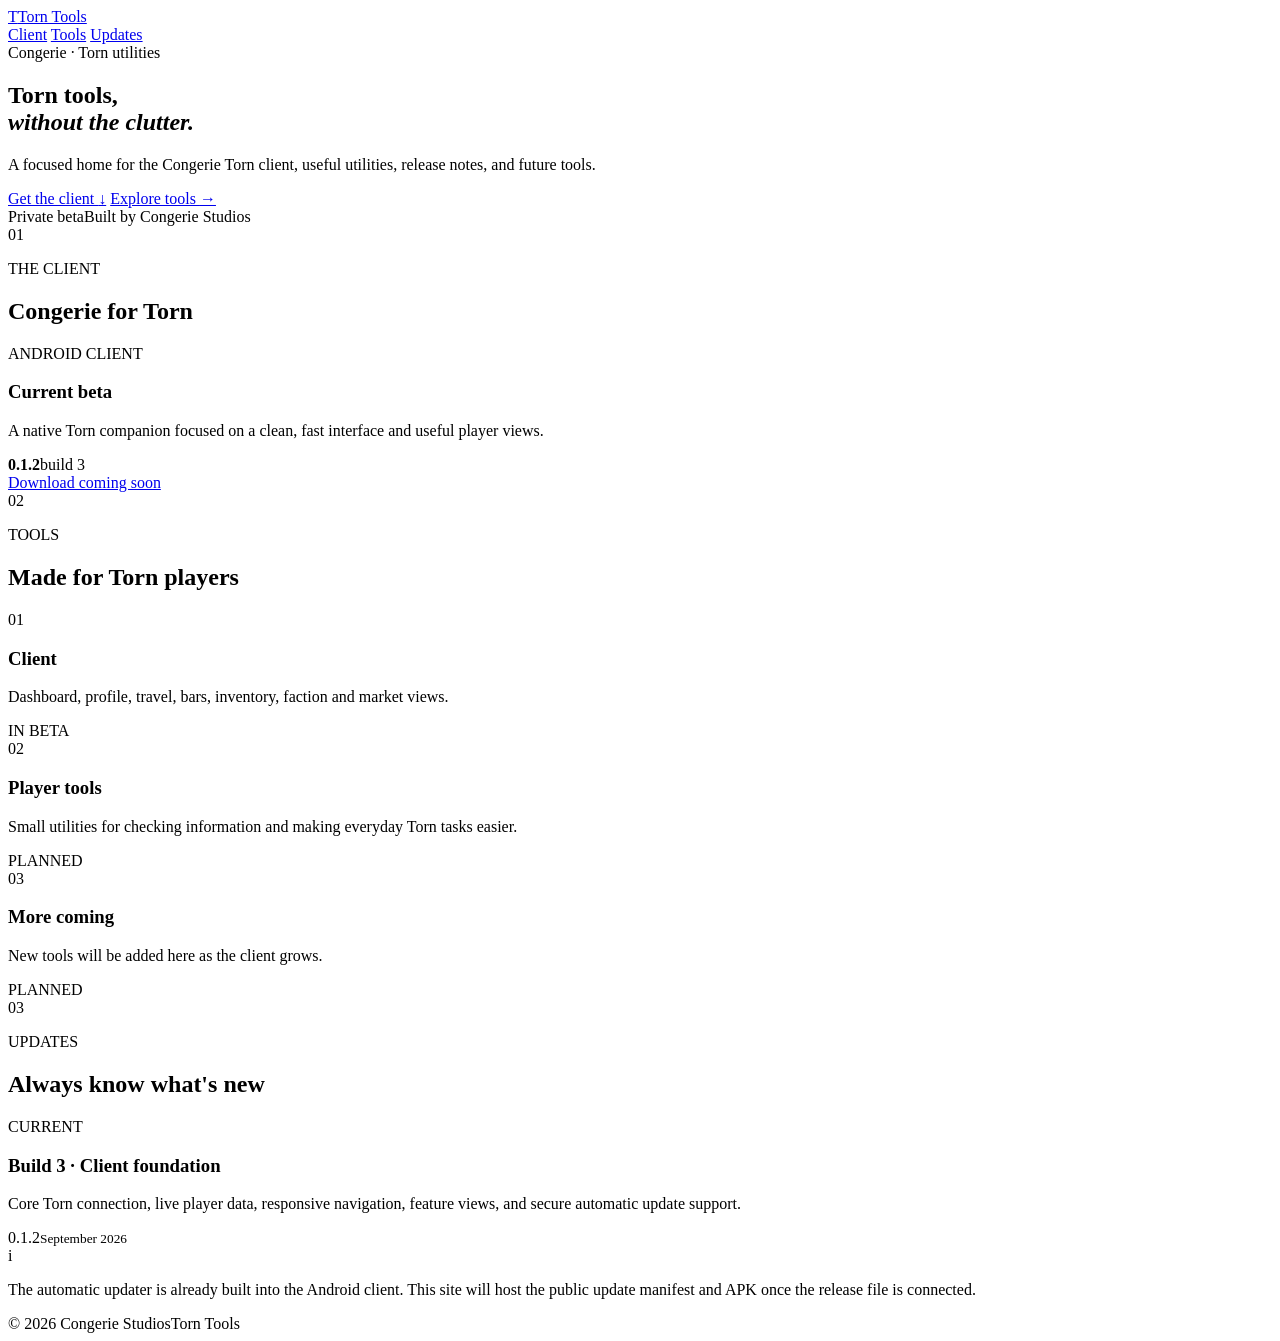
==== index.html @ 33edb0b9 "Build Torn Tools website" ====
<!doctype html>
<html lang="en">
<head>
  <meta charset="utf-8">
  <meta name="viewport" content="width=device-width,initial-scale=1">
  <meta name="theme-color" content="#090a0d">
  <meta name="description" content="Torn Tools — utilities, updates and downloads for the Congerie Torn client.">
  <title>Torn Tools — Congerie</title>
  <link rel="preconnect" href="https://fonts.googleapis.com">
  <link rel="preconnect" href="https://fonts.gstatic.com" crossorigin>
  <link href="https://fonts.googleapis.com/css2?family=Inter:wght@400;500;600;700&family=Space+Grotesk:wght@500;600;700&display=swap" rel="stylesheet">
  <link rel="stylesheet" href="styles.css">
</head>
<body>
  <div class="grain"></div>
  <header class="nav">
    <a class="brand" href="#top" aria-label="Torn Tools home"><span class="brand-mark">T</span><span>Torn Tools</span></a>
    <nav>
      <a href="#download">Client</a>
      <a href="#tools">Tools</a>
      <a href="#updates">Updates</a>
    </nav>
  </header>

  <main id="top">
    <section class="hero">
      <div class="eyebrow"><span class="dot"></span> Congerie · Torn utilities</div>
      <h1>Torn tools,<br><em>without the clutter.</em></h1>
      <p class="hero-copy">A focused home for the Congerie Torn client, useful utilities, release notes, and future tools.</p>
      <div class="hero-actions">
        <a class="button primary" href="#download">Get the client <span>↓</span></a>
        <a class="button secondary" href="#tools">Explore tools <span>→</span></a>
      </div>
      <div class="status-row"><span class="status-pill"><span class="pulse"></span> Private beta</span><span>Built by Congerie Studios</span></div>
    </section>

    <section class="section" id="download">
      <div class="section-heading"><span>01</span><div><p class="kicker">THE CLIENT</p><h2>Congerie for Torn</h2></div></div>
      <div class="download-card">
        <div><div class="card-label">ANDROID CLIENT</div><h3>Current beta</h3><p>A native Torn companion focused on a clean, fast interface and useful player views.</p></div>
        <div class="version"><strong>0.1.2</strong><span>build 3</span></div>
        <a class="button primary disabled" href="#" aria-disabled="true">Download coming soon</a>
      </div>
    </section>

    <section class="section" id="tools">
      <div class="section-heading"><span>02</span><div><p class="kicker">TOOLS</p><h2>Made for Torn players</h2></div></div>
      <div class="tool-grid">
        <article class="tool-card"><span class="tool-number">01</span><h3>Client</h3><p>Dashboard, profile, travel, bars, inventory, faction and market views.</p><span class="tag">IN BETA</span></article>
        <article class="tool-card"><span class="tool-number">02</span><h3>Player tools</h3><p>Small utilities for checking information and making everyday Torn tasks easier.</p><span class="tag muted">PLANNED</span></article>
        <article class="tool-card"><span class="tool-number">03</span><h3>More coming</h3><p>New tools will be added here as the client grows.</p><span class="tag muted">PLANNED</span></article>
      </div>
    </section>

    <section class="section" id="updates">
      <div class="section-heading"><span>03</span><div><p class="kicker">UPDATES</p><h2>Always know what's new</h2></div></div>
      <div class="update-card">
        <div><span class="tag">CURRENT</span><h3>Build 3 · Client foundation</h3><p>Core Torn connection, live player data, responsive navigation, feature views, and secure automatic update support.</p></div>
        <div class="update-meta"><span>0.1.2</span><small>September 2026</small></div>
      </div>
      <div class="notice"><span>i</span><p>The automatic updater is already built into the Android client. This site will host the public update manifest and APK once the release file is connected.</p></div>
    </section>
  </main>

  <footer><span>© 2026 Congerie Studios</span><span>Torn Tools</span></footer>
</body>
</html>
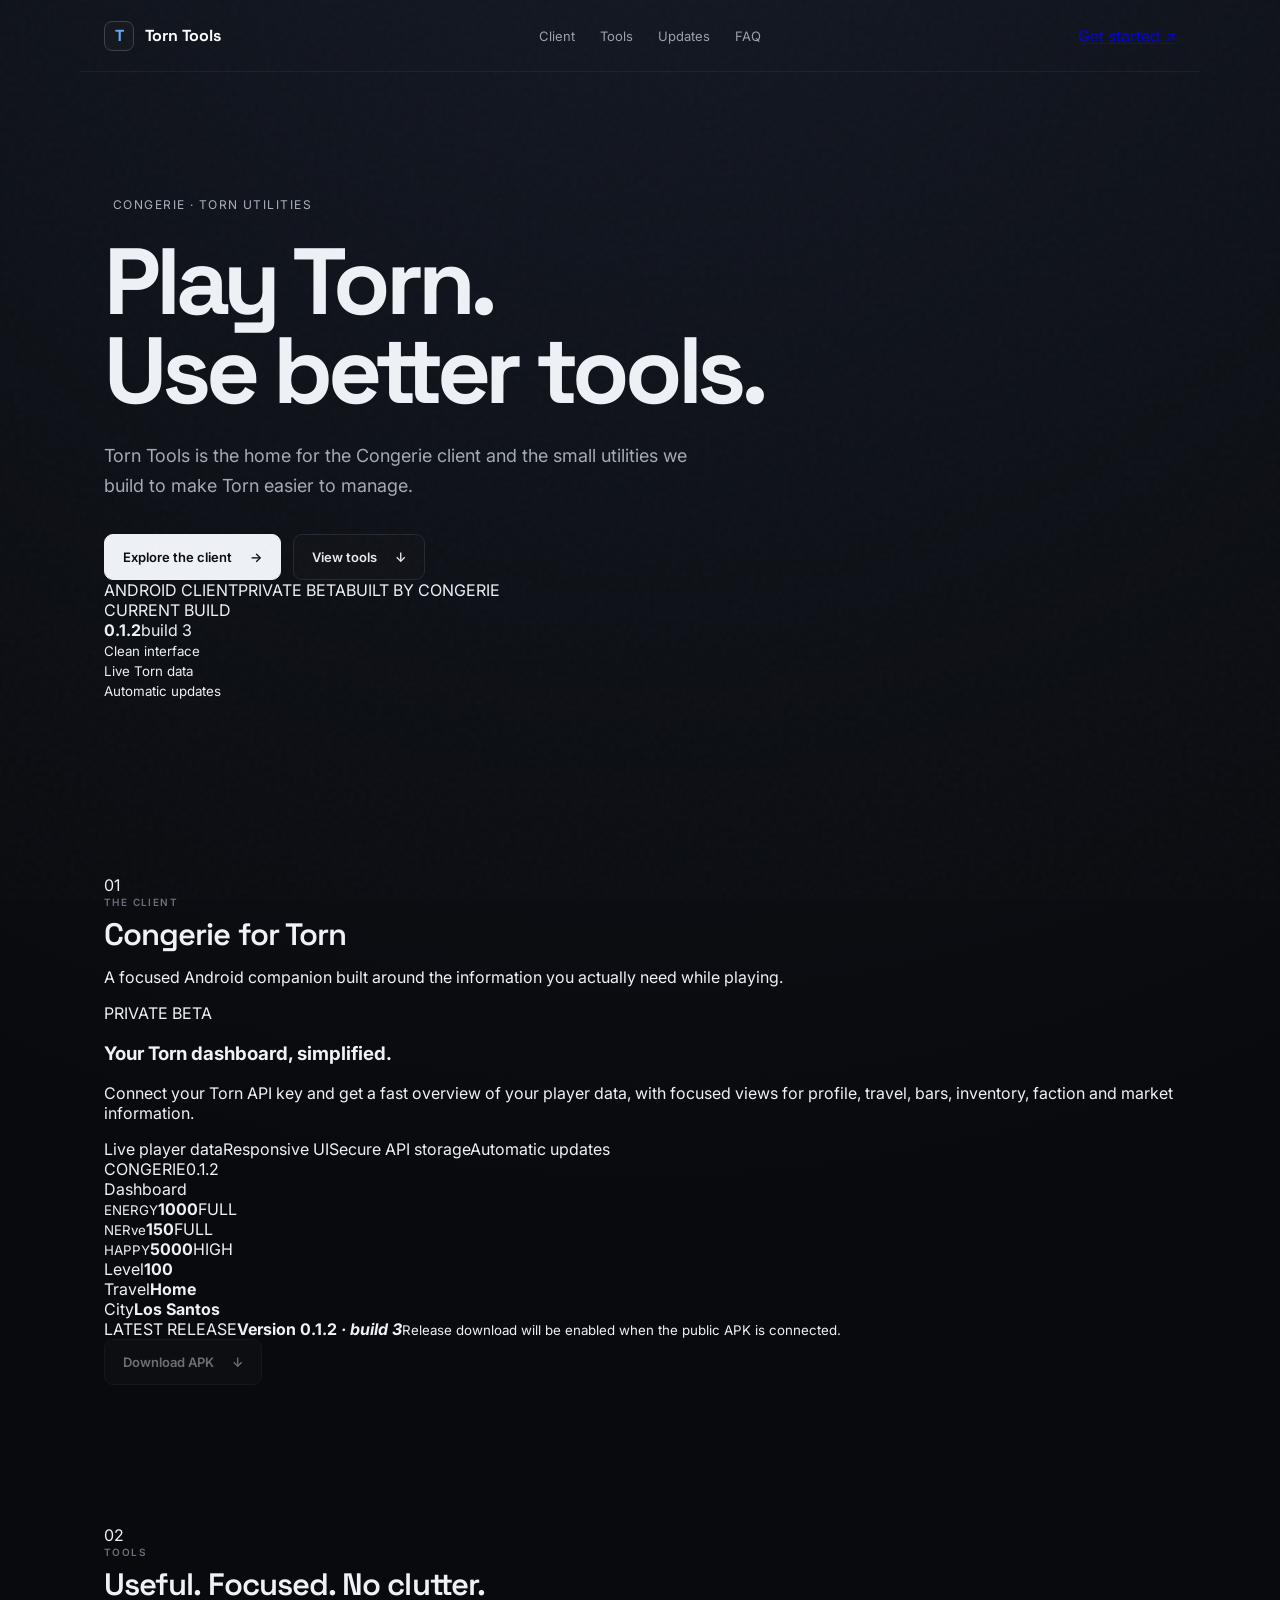
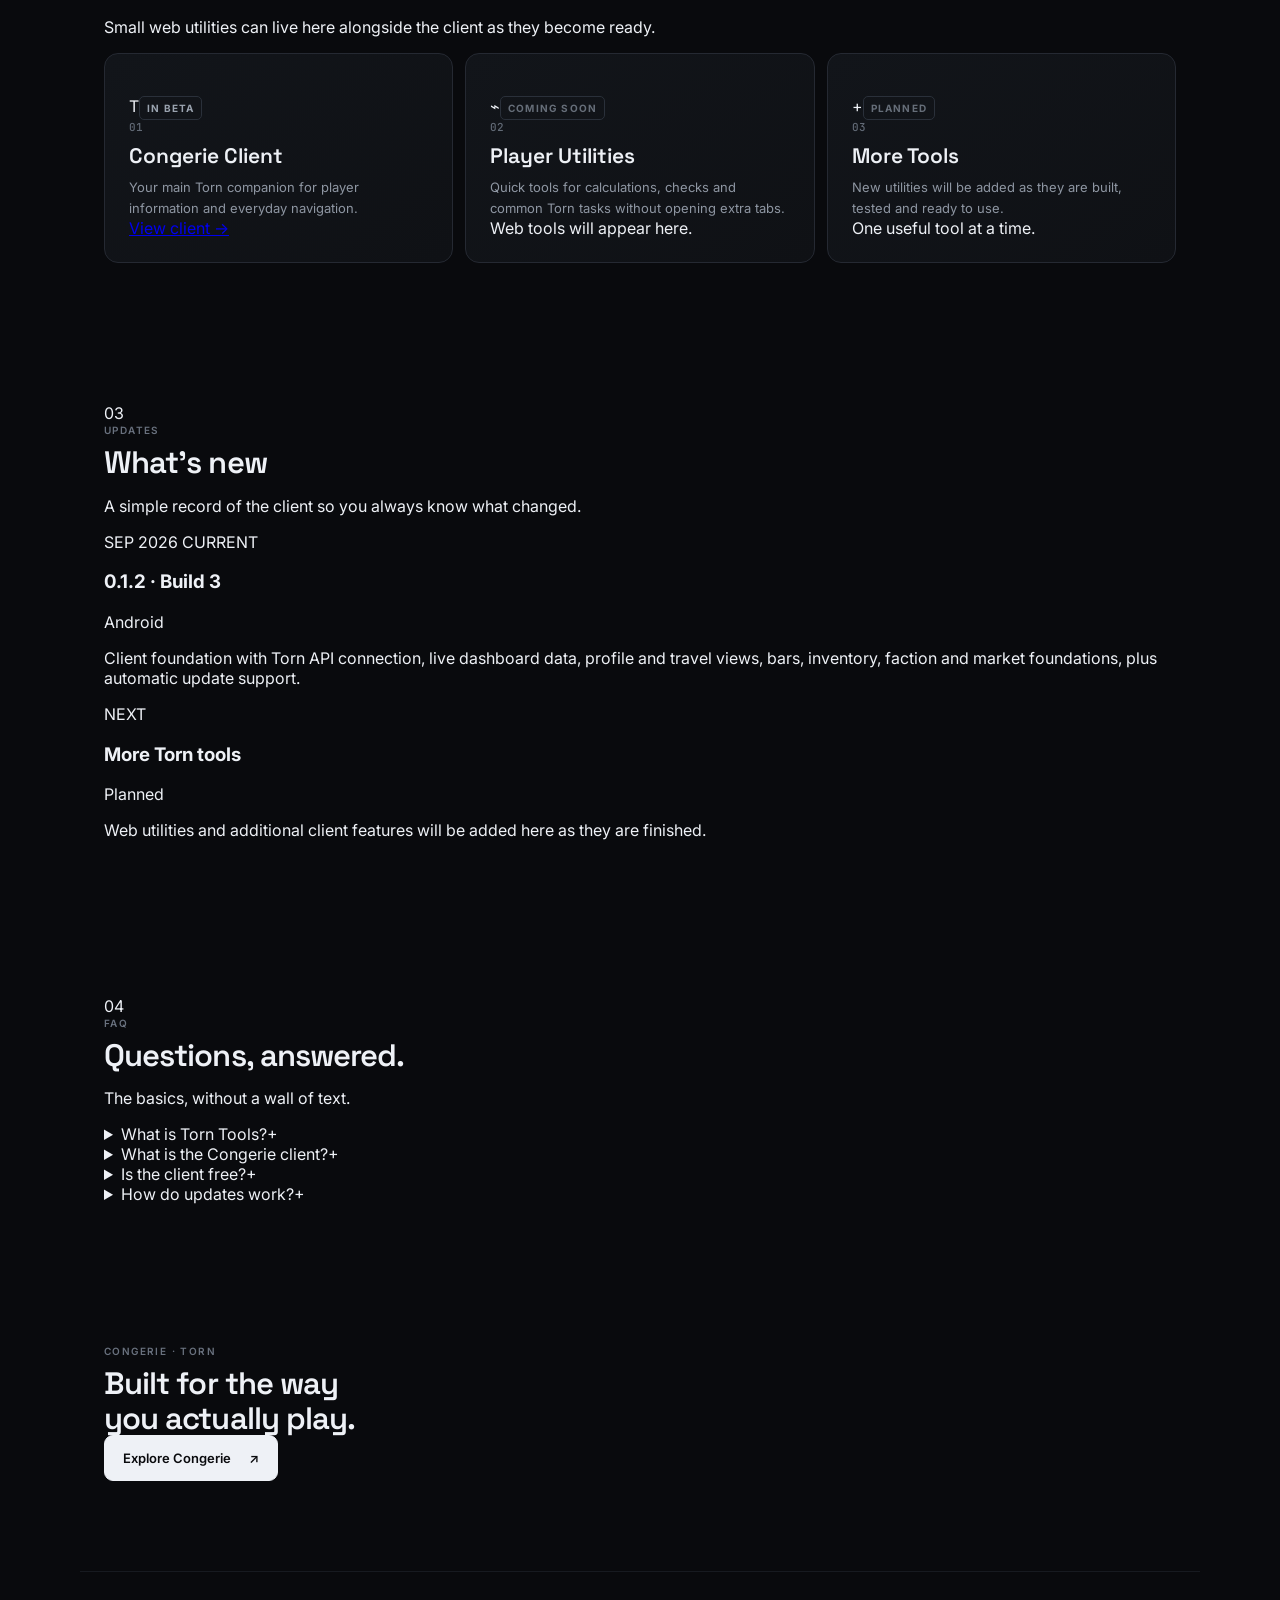
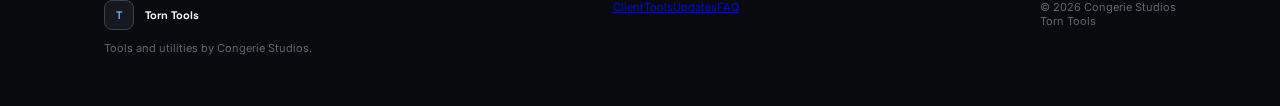
==== commit ff5b47a5: "Build complete Torn Tools homepage" ====
--- a/index.html
+++ b/index.html
@@ -1,67 +1,73 @@
 <!doctype html>
 <html lang="en">
 <head>
-  <meta charset="utf-8">
-  <meta name="viewport" content="width=device-width,initial-scale=1">
-  <meta name="theme-color" content="#090a0d">
-  <meta name="description" content="Torn Tools — utilities, updates and downloads for the Congerie Torn client.">
-  <title>Torn Tools — Congerie</title>
-  <link rel="preconnect" href="https://fonts.googleapis.com">
-  <link rel="preconnect" href="https://fonts.gstatic.com" crossorigin>
-  <link href="https://fonts.googleapis.com/css2?family=Inter:wght@400;500;600;700&family=Space+Grotesk:wght@500;600;700&display=swap" rel="stylesheet">
-  <link rel="stylesheet" href="styles.css">
+<meta charset="utf-8">
+<meta name="viewport" content="width=device-width,initial-scale=1">
+<meta name="theme-color" content="#080a0e">
+<meta name="description" content="Torn Tools by Congerie — a clean home for the Congerie Torn client, player utilities, updates and resources.">
+<title>Torn Tools — Congerie</title>
+<link rel="preconnect" href="https://fonts.googleapis.com">
+<link rel="preconnect" href="https://fonts.gstatic.com" crossorigin>
+<link href="https://fonts.googleapis.com/css2?family=Inter:wght@400;500;600;700&family=Space+Grotesk:wght@500;600;700&family=JetBrains+Mono:wght@400;500;600&display=swap" rel="stylesheet">
+<link rel="stylesheet" href="styles.css">
 </head>
 <body>
-  <div class="grain"></div>
-  <header class="nav">
-    <a class="brand" href="#top" aria-label="Torn Tools home"><span class="brand-mark">T</span><span>Torn Tools</span></a>
-    <nav>
-      <a href="#download">Client</a>
-      <a href="#tools">Tools</a>
-      <a href="#updates">Updates</a>
-    </nav>
-  </header>
-
-  <main id="top">
-    <section class="hero">
-      <div class="eyebrow"><span class="dot"></span> Congerie · Torn utilities</div>
-      <h1>Torn tools,<br><em>without the clutter.</em></h1>
-      <p class="hero-copy">A focused home for the Congerie Torn client, useful utilities, release notes, and future tools.</p>
-      <div class="hero-actions">
-        <a class="button primary" href="#download">Get the client <span>↓</span></a>
-        <a class="button secondary" href="#tools">Explore tools <span>→</span></a>
-      </div>
-      <div class="status-row"><span class="status-pill"><span class="pulse"></span> Private beta</span><span>Built by Congerie Studios</span></div>
-    </section>
-
-    <section class="section" id="download">
-      <div class="section-heading"><span>01</span><div><p class="kicker">THE CLIENT</p><h2>Congerie for Torn</h2></div></div>
-      <div class="download-card">
-        <div><div class="card-label">ANDROID CLIENT</div><h3>Current beta</h3><p>A native Torn companion focused on a clean, fast interface and useful player views.</p></div>
-        <div class="version"><strong>0.1.2</strong><span>build 3</span></div>
-        <a class="button primary disabled" href="#" aria-disabled="true">Download coming soon</a>
-      </div>
-    </section>
-
-    <section class="section" id="tools">
-      <div class="section-heading"><span>02</span><div><p class="kicker">TOOLS</p><h2>Made for Torn players</h2></div></div>
-      <div class="tool-grid">
-        <article class="tool-card"><span class="tool-number">01</span><h3>Client</h3><p>Dashboard, profile, travel, bars, inventory, faction and market views.</p><span class="tag">IN BETA</span></article>
-        <article class="tool-card"><span class="tool-number">02</span><h3>Player tools</h3><p>Small utilities for checking information and making everyday Torn tasks easier.</p><span class="tag muted">PLANNED</span></article>
-        <article class="tool-card"><span class="tool-number">03</span><h3>More coming</h3><p>New tools will be added here as the client grows.</p><span class="tag muted">PLANNED</span></article>
-      </div>
-    </section>
-
-    <section class="section" id="updates">
-      <div class="section-heading"><span>03</span><div><p class="kicker">UPDATES</p><h2>Always know what's new</h2></div></div>
-      <div class="update-card">
-        <div><span class="tag">CURRENT</span><h3>Build 3 · Client foundation</h3><p>Core Torn connection, live player data, responsive navigation, feature views, and secure automatic update support.</p></div>
-        <div class="update-meta"><span>0.1.2</span><small>September 2026</small></div>
-      </div>
-      <div class="notice"><span>i</span><p>The automatic updater is already built into the Android client. This site will host the public update manifest and APK once the release file is connected.</p></div>
-    </section>
-  </main>
-
-  <footer><span>© 2026 Congerie Studios</span><span>Torn Tools</span></footer>
+<div class="grain"></div>
+<div class="cursor-glow" aria-hidden="true"></div>
+<header class="nav" id="top">
+  <a class="brand" href="#top" aria-label="Torn Tools home"><span class="brand-mark">T</span><span>Torn Tools</span></a>
+  <nav class="desktop-nav" aria-label="Primary navigation">
+    <a href="#client">Client</a><a href="#tools">Tools</a><a href="#updates">Updates</a><a href="#faq">FAQ</a>
+  </nav>
+  <a class="nav-cta" href="#client">Get started <span>↗</span></a>
+</header>
+<main>
+<section class="hero">
+  <div class="hero-grid"></div>
+  <div class="hero-inner reveal">
+    <div class="eyebrow"><span class="live-dot"></span> Congerie · Torn utilities</div>
+    <h1>Play Torn.<br><span>Use better tools.</span></h1>
+    <p class="hero-copy">Torn Tools is the home for the Congerie client and the small utilities we build to make Torn easier to manage.</p>
+    <div class="hero-actions"><a class="button primary" href="#client">Explore the client <span>→</span></a><a class="button secondary" href="#tools">View tools <span>↓</span></a></div>
+    <div class="hero-meta"><span>ANDROID CLIENT</span><i></i><span>PRIVATE BETA</span><i></i><span>BUILT BY CONGERIE</span></div>
+  </div>
+  <div class="hero-side reveal"><div class="side-label">CURRENT BUILD</div><strong>0.1.2</strong><span>build 3</span><div class="side-line"></div><small>Clean interface<br>Live Torn data<br>Automatic updates</small></div>
+</section>
+<section class="section client-section" id="client">
+  <div class="section-top"><div><span class="section-index">01</span><p class="kicker">THE CLIENT</p><h2>Congerie for Torn</h2></div><p class="section-intro">A focused Android companion built around the information you actually need while playing.</p></div>
+  <div class="client-card reveal">
+    <div class="client-copy"><div class="status-label"><span class="live-dot"></span> PRIVATE BETA</div><h3>Your Torn dashboard, simplified.</h3><p>Connect your Torn API key and get a fast overview of your player data, with focused views for profile, travel, bars, inventory, faction and market information.</p><div class="feature-pills"><span>Live player data</span><span>Responsive UI</span><span>Secure API storage</span><span>Automatic updates</span></div></div>
+    <div class="client-preview" aria-hidden="true"><div class="preview-top"><span>CONGERIE</span><span>0.1.2</span></div><div class="preview-title">Dashboard</div><div class="preview-stats"><div><small>ENERGY</small><b>1000</b><span>FULL</span></div><div><small>NERve</small><b>150</b><span>FULL</span></div><div><small>HAPPY</small><b>5000</b><span>HIGH</span></div></div><div class="preview-row"><span>Level</span><b>100</b></div><div class="preview-row"><span>Travel</span><b>Home</b></div><div class="preview-row"><span>City</span><b>Los Santos</b></div></div>
+  </div>
+  <div class="download-strip"><div><span class="mini-label">LATEST RELEASE</span><strong>Version 0.1.2 <em>· build 3</em></strong><small>Release download will be enabled when the public APK is connected.</small></div><a class="button secondary disabled" href="#" aria-disabled="true">Download APK <span>↓</span></a></div>
+</section>
+<section class="section" id="tools">
+  <div class="section-top"><div><span class="section-index">02</span><p class="kicker">TOOLS</p><h2>Useful. Focused. No clutter.</h2></div><p class="section-intro">Small web utilities can live here alongside the client as they become ready.</p></div>
+  <div class="tool-grid">
+    <article class="tool-card featured reveal"><div class="tool-head"><span class="tool-icon">T</span><span class="tag">IN BETA</span></div><div class="tool-number">01</div><h3>Congerie Client</h3><p>Your main Torn companion for player information and everyday navigation.</p><a href="#client">View client <span>→</span></a></article>
+    <article class="tool-card reveal"><div class="tool-head"><span class="tool-icon">⌁</span><span class="tag muted">COMING SOON</span></div><div class="tool-number">02</div><h3>Player Utilities</h3><p>Quick tools for calculations, checks and common Torn tasks without opening extra tabs.</p><span class="tool-note">Web tools will appear here.</span></article>
+    <article class="tool-card reveal"><div class="tool-head"><span class="tool-icon">+</span><span class="tag muted">PLANNED</span></div><div class="tool-number">03</div><h3>More Tools</h3><p>New utilities will be added as they are built, tested and ready to use.</p><span class="tool-note">One useful tool at a time.</span></article>
+  </div>
+</section>
+<section class="section updates-section" id="updates">
+  <div class="section-top"><div><span class="section-index">03</span><p class="kicker">UPDATES</p><h2>What's new</h2></div><p class="section-intro">A simple record of the client so you always know what changed.</p></div>
+  <div class="timeline">
+    <article class="timeline-item current reveal"><div class="timeline-marker"></div><div class="timeline-date">SEP 2026 <span>CURRENT</span></div><div class="timeline-content"><div class="version-line"><h3>0.1.2 · Build 3</h3><span>Android</span></div><p>Client foundation with Torn API connection, live dashboard data, profile and travel views, bars, inventory, faction and market foundations, plus automatic update support.</p></div></article>
+    <article class="timeline-item reveal"><div class="timeline-marker"></div><div class="timeline-date">NEXT</div><div class="timeline-content"><div class="version-line"><h3>More Torn tools</h3><span>Planned</span></div><p>Web utilities and additional client features will be added here as they are finished.</p></div></article>
+  </div>
+</section>
+<section class="section faq-section" id="faq">
+  <div class="section-top"><div><span class="section-index">04</span><p class="kicker">FAQ</p><h2>Questions, answered.</h2></div><p class="section-intro">The basics, without a wall of text.</p></div>
+  <div class="faq-list">
+    <details><summary>What is Torn Tools?<span>+</span></summary><p>Torn Tools is the public home for Congerie's Torn client and future player utilities.</p></details>
+    <details><summary>What is the Congerie client?<span>+</span></summary><p>It is an Android companion that connects to Torn's API and presents useful player information in a focused interface.</p></details>
+    <details><summary>Is the client free?<span>+</span></summary><p>The current build is a private beta. Release and access details will be posted here when the public build is ready.</p></details>
+    <details><summary>How do updates work?<span>+</span></summary><p>The Android client includes an automatic update system. This website is designed to host the public release manifest and APK.</p></details>
+  </div>
+</section>
+<section class="section final-cta"><div class="cta-card reveal"><div><p class="kicker">CONGERIE · TORN</p><h2>Built for the way<br>you actually play.</h2></div><a class="button primary" href="#client">Explore Congerie <span>↗</span></a></div></section>
+</main>
+<footer><div><a class="brand" href="#top"><span class="brand-mark">T</span><span>Torn Tools</span></a><p>Tools and utilities by Congerie Studios.</p></div><div class="footer-links"><a href="#client">Client</a><a href="#tools">Tools</a><a href="#updates">Updates</a><a href="#faq">FAQ</a></div><div class="footer-copy">© 2026 Congerie Studios<br><span>Torn Tools</span></div></footer>
+<script src="script.js" defer></script>
 </body>
 </html>
--- a/styles.css
+++ b/styles.css
@@ -0,0 +1 @@
+:root{font-family:Inter,system-ui,sans-serif;color:#eef1f6;background:#090a0d;font-synthesis:none;--panel:#111318;--border:#252932;--muted:#969da9;--accent:#6aa7ff;--max:1120px}*{box-sizing:border-box}html{scroll-behavior:smooth}body{margin:0;background:radial-gradient(circle at 50% -10%,#151b27 0,#090a0d 42%);min-height:100vh}.grain{position:fixed;inset:0;pointer-events:none;opacity:.035;background-image:url("data:image/svg+xml,%3Csvg viewBox='0 0 180 180' xmlns='http://www.w3.org/2000/svg'%3E%3Cfilter id='n'%3E%3CfeTurbulence type='fractalNoise' baseFrequency='.9' numOctaves='4' stitchTiles='stitch'/%3E%3C/filter%3E%3Crect width='100%25' height='100%25' filter='url(%23n)' opacity='.7'/%3E%3C/svg%3E");z-index:5}.nav{height:72px;display:flex;align-items:center;justify-content:space-between;max-width:var(--max);margin:auto;padding:0 24px;border-bottom:1px solid rgba(255,255,255,.05)}.brand{display:flex;gap:11px;align-items:center;color:#fff;text-decoration:none;font-family:"Space Grotesk";font-weight:700}.brand-mark{display:grid;place-items:center;width:30px;height:30px;border:1px solid #3a424e;border-radius:8px;background:#15181e;color:var(--accent)}nav{display:flex;gap:25px}nav a{color:#9ba2ad;text-decoration:none;font-size:13px}nav a:hover{color:#fff}.hero,.section{max-width:var(--max);margin:auto;padding-left:24px;padding-right:24px}.hero{padding-top:125px;padding-bottom:105px}.eyebrow,.status-row,.status-pill{display:flex;align-items:center}.eyebrow{gap:9px;color:#aab1bc;font-size:12px;text-transform:uppercase;letter-spacing:.12em}.dot,.pulse{width:7px;height:7px;border-radius:50%;background:var(--accent);box-shadow:0 0 14px #6aa7ff66}.hero h1{font-family:"Space Grotesk";font-size:clamp(54px,8vw,94px);line-height:.95;letter-spacing:-.055em;margin:25px 0}.hero h1 em{font-style:normal;color:#858c98}.hero-copy{max-width:600px;color:#a4abb6;font-size:18px;line-height:1.7;margin-bottom:32px}.hero-actions{display:flex;gap:12px;flex-wrap:wrap}.button{display:inline-flex;align-items:center;justify-content:center;gap:18px;min-height:46px;padding:0 18px;border-radius:9px;text-decoration:none;font-weight:600;font-size:13px;border:1px solid var(--border)}.button.primary{background:#eef1f6;color:#0a0b0e;border-color:#eef1f6}.button.secondary{background:#111318;color:#e8ebef}.button.disabled{opacity:.45;cursor:not-allowed}.status-row{gap:18px;color:#777f8b;font-size:11px;margin-top:28px}.status-pill{gap:7px;border:1px solid #252d39;border-radius:999px;padding:6px 10px;color:#b8c0cb}.pulse{animation:pulse 2.2s infinite}@keyframes pulse{50%{opacity:.35;transform:scale(.75)}}.section{padding-top:70px;padding-bottom:70px}.section-heading{display:flex;gap:20px;align-items:flex-start;margin-bottom:26px}.section-heading>span{font:500 12px/1.5 "JetBrains Mono",monospace;color:#626a76}.kicker{font:600 10px/1.5 Inter,sans-serif;color:#69717e;letter-spacing:.14em;margin:0 0 7px}.section h2{font:600 31px/1.1 "Space Grotesk";letter-spacing:-.03em;margin:0}.download-card,.update-card,.notice,.tool-card{border:1px solid var(--border);background:linear-gradient(145deg,#12151a,#0f1115);border-radius:14px}.download-card{display:grid;grid-template-columns:1fr auto auto;align-items:center;gap:28px;padding:28px}.card-label,.tag{font-size:10px;font-weight:700;letter-spacing:.12em;color:#737b87}.download-card h3,.update-card h3,.tool-card h3{font:600 21px "Space Grotesk";margin:8px 0}.download-card p,.update-card p,.tool-card p{color:#8e96a2;line-height:1.6;font-size:13px;margin:0;max-width:610px}.version{text-align:right}.version strong{display:block;font:700 24px "Space Grotesk"}.version span{color:#737b87;font-size:11px}.tool-grid{display:grid;grid-template-columns:repeat(3,1fr);gap:12px}.tool-card{padding:24px;min-height:210px;display:flex;flex-direction:column}.tool-number{font:500 11px "JetBrains Mono",monospace;color:#626a76}.tool-card h3{margin-top:auto}.tag{display:inline-block;border:1px solid #2a303a;border-radius:5px;padding:5px 7px;width:max-content;margin-top:18px;color:#9aa3af}.tag.muted{color:#666e79}.update-card{display:flex;justify-content:space-between;gap:30px;padding:28px}.update-meta{text-align:right;white-space:nowrap}.update-meta span{display:block;font:600 18px "Space Grotesk"}.update-meta small{color:#6d7581;font-size:11px}.notice{display:flex;gap:12px;margin-top:12px;padding:15px 18px;color:#737b87;font-size:12px;line-height:1.55}.notice span{display:grid;place-items:center;border:1px solid #313742;border-radius:50%;width:19px;height:19px;flex:none;color:#9aa3af}.notice p{margin:0}footer{max-width:var(--max);margin:20px auto 0;padding:28px 24px 40px;display:flex;justify-content:space-between;border-top:1px solid #171a20;color:#5f6671;font-size:11px}@media(max-width:760px){nav{display:none}.hero{padding-top:90px;padding-bottom:70px}.hero h1{font-size:57px}.hero-copy{font-size:16px}.download-card{grid-template-columns:1fr}.version{text-align:left}.tool-grid{grid-template-columns:1fr}.update-card{flex-direction:column}.update-meta{text-align:left}.section{padding-top:50px;padding-bottom:50px}}
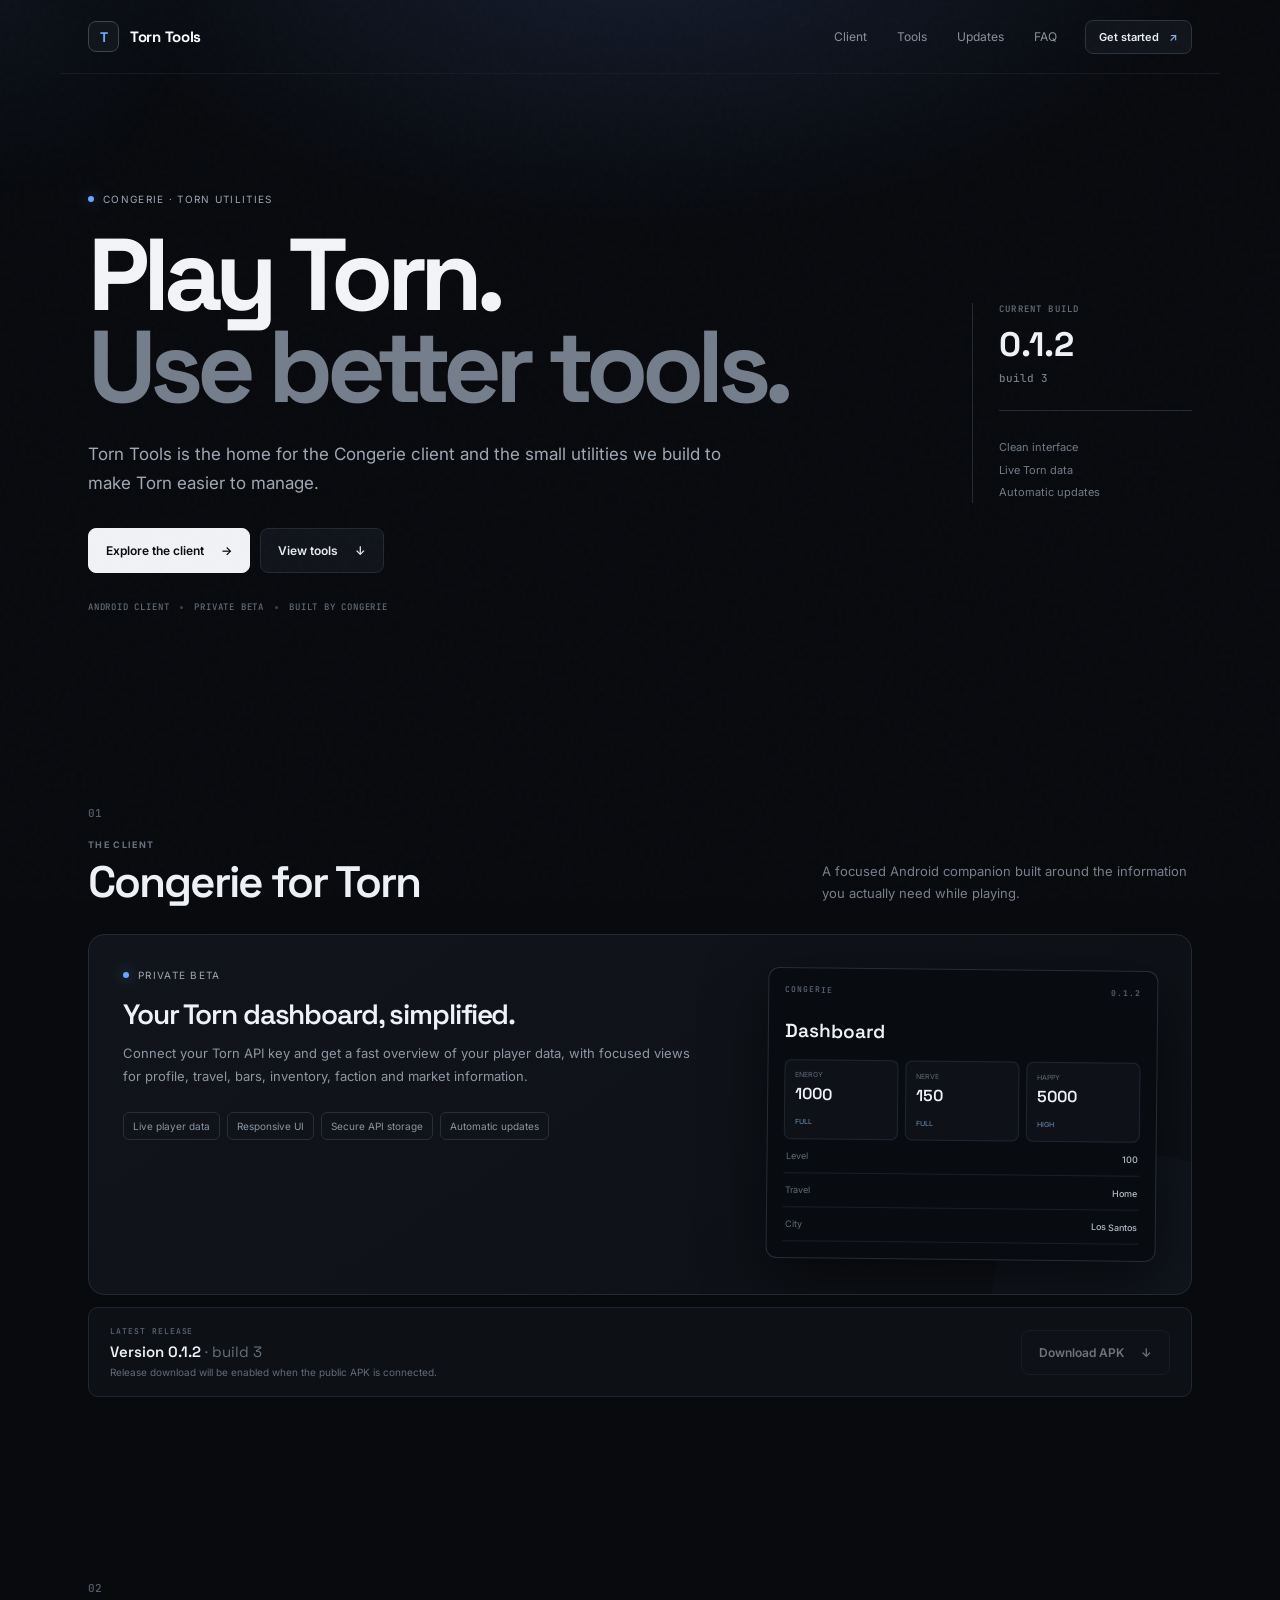
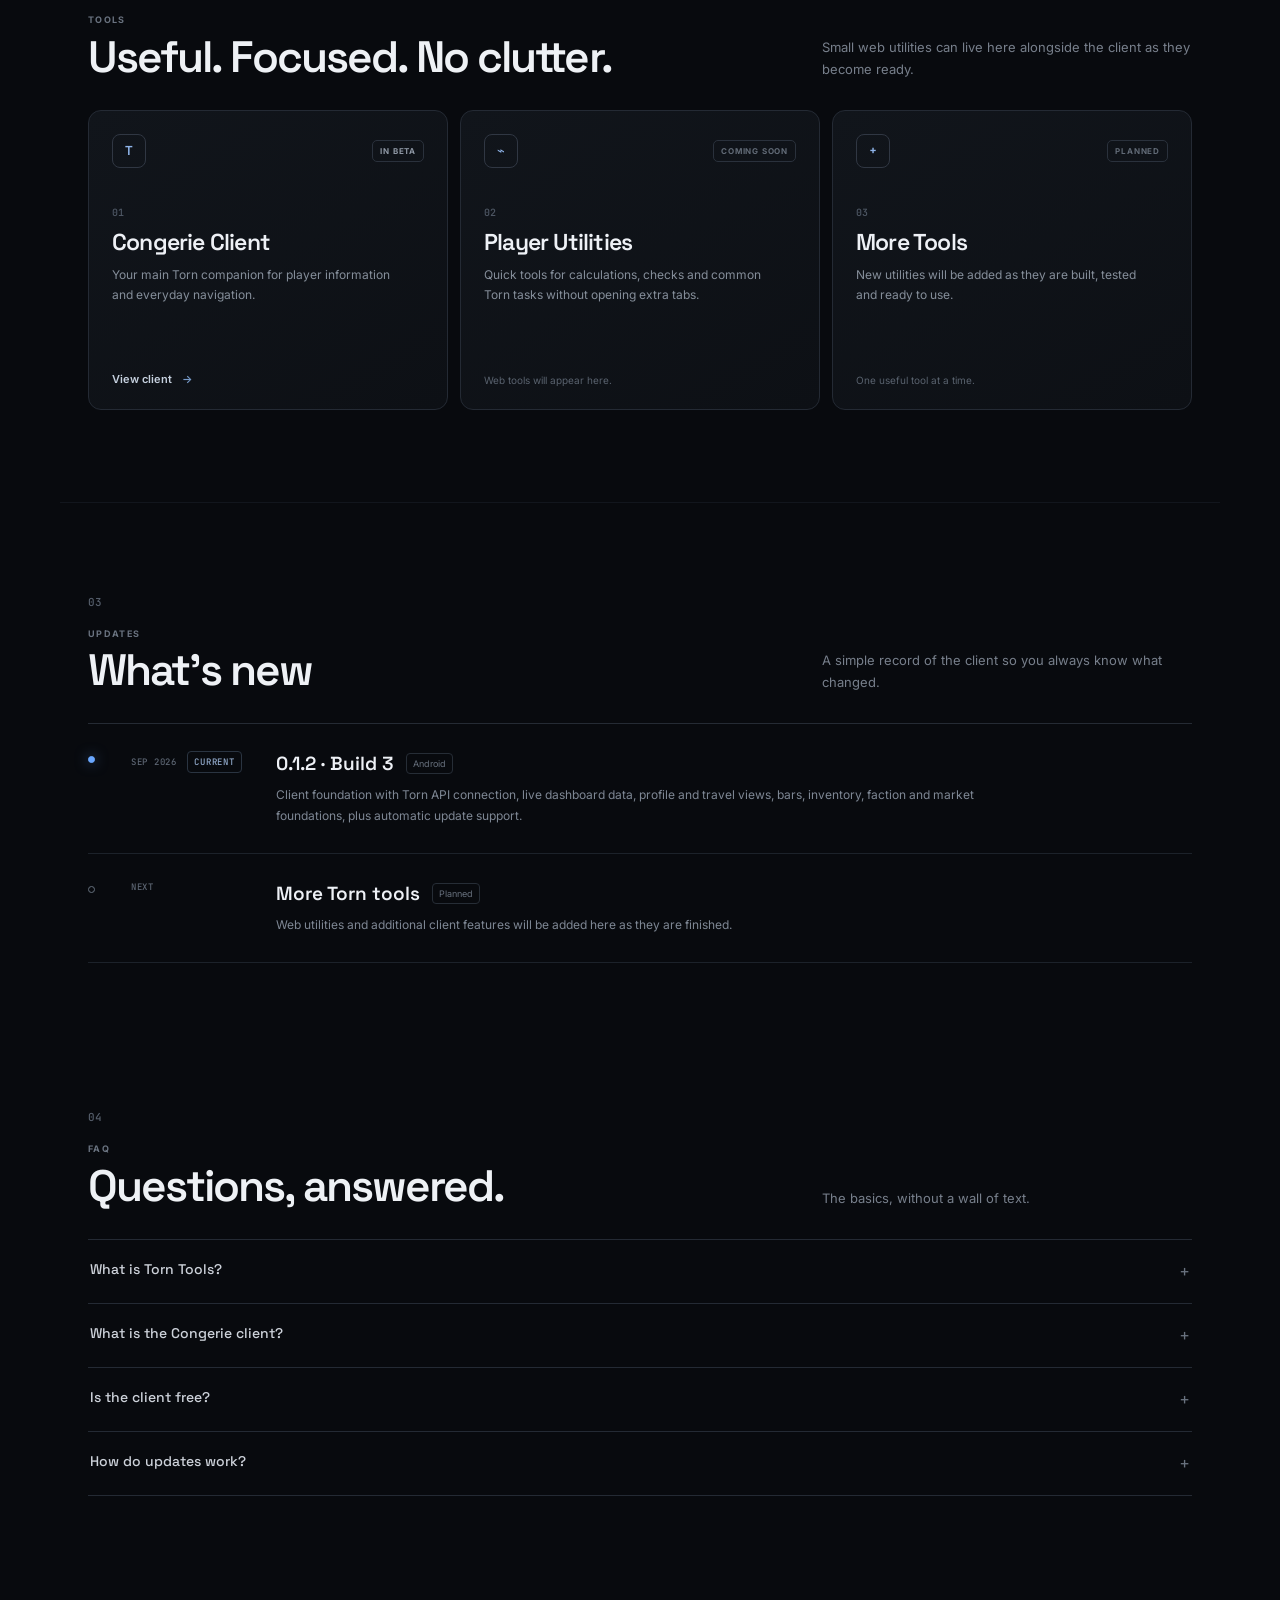
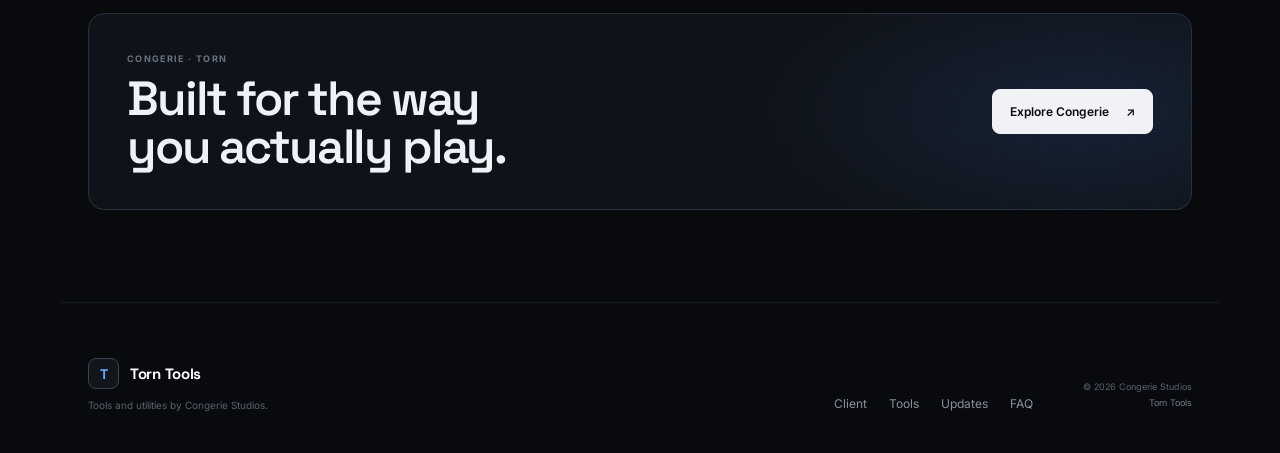
==== commit aa850af6: "Polish site metadata and favicon" ====
--- a/index.html
+++ b/index.html
@@ -5,7 +5,11 @@
 <meta name="viewport" content="width=device-width,initial-scale=1">
 <meta name="theme-color" content="#080a0e">
 <meta name="description" content="Torn Tools by Congerie — a clean home for the Congerie Torn client, player utilities, updates and resources.">
+<meta property="og:title" content="Torn Tools — Congerie">
+<meta property="og:description" content="The home for the Congerie Torn client, player utilities and updates.">
+<meta property="og:type" content="website">
 <title>Torn Tools — Congerie</title>
+<link rel="icon" href="favicon.svg" type="image/svg+xml">
 <link rel="preconnect" href="https://fonts.googleapis.com">
 <link rel="preconnect" href="https://fonts.gstatic.com" crossorigin>
 <link href="https://fonts.googleapis.com/css2?family=Inter:wght@400;500;600;700&family=Space+Grotesk:wght@500;600;700&family=JetBrains+Mono:wght@400;500;600&display=swap" rel="stylesheet">
@@ -37,7 +41,7 @@
   <div class="section-top"><div><span class="section-index">01</span><p class="kicker">THE CLIENT</p><h2>Congerie for Torn</h2></div><p class="section-intro">A focused Android companion built around the information you actually need while playing.</p></div>
   <div class="client-card reveal">
     <div class="client-copy"><div class="status-label"><span class="live-dot"></span> PRIVATE BETA</div><h3>Your Torn dashboard, simplified.</h3><p>Connect your Torn API key and get a fast overview of your player data, with focused views for profile, travel, bars, inventory, faction and market information.</p><div class="feature-pills"><span>Live player data</span><span>Responsive UI</span><span>Secure API storage</span><span>Automatic updates</span></div></div>
-    <div class="client-preview" aria-hidden="true"><div class="preview-top"><span>CONGERIE</span><span>0.1.2</span></div><div class="preview-title">Dashboard</div><div class="preview-stats"><div><small>ENERGY</small><b>1000</b><span>FULL</span></div><div><small>NERve</small><b>150</b><span>FULL</span></div><div><small>HAPPY</small><b>5000</b><span>HIGH</span></div></div><div class="preview-row"><span>Level</span><b>100</b></div><div class="preview-row"><span>Travel</span><b>Home</b></div><div class="preview-row"><span>City</span><b>Los Santos</b></div></div>
+    <div class="client-preview" aria-hidden="true"><div class="preview-top"><span>CONGERIE</span><span>0.1.2</span></div><div class="preview-title">Dashboard</div><div class="preview-stats"><div><small>ENERGY</small><b>1000</b><span>FULL</span></div><div><small>NERVE</small><b>150</b><span>FULL</span></div><div><small>HAPPY</small><b>5000</b><span>HIGH</span></div></div><div class="preview-row"><span>Level</span><b>100</b></div><div class="preview-row"><span>Travel</span><b>Home</b></div><div class="preview-row"><span>City</span><b>Los Santos</b></div></div>
   </div>
   <div class="download-strip"><div><span class="mini-label">LATEST RELEASE</span><strong>Version 0.1.2 <em>· build 3</em></strong><small>Release download will be enabled when the public APK is connected.</small></div><a class="button secondary disabled" href="#" aria-disabled="true">Download APK <span>↓</span></a></div>
 </section>
--- a/styles.css
+++ b/styles.css
@@ -1 +1 @@
-:root{font-family:Inter,system-ui,sans-serif;color:#eef1f6;background:#090a0d;font-synthesis:none;--panel:#111318;--border:#252932;--muted:#969da9;--accent:#6aa7ff;--max:1120px}*{box-sizing:border-box}html{scroll-behavior:smooth}body{margin:0;background:radial-gradient(circle at 50% -10%,#151b27 0,#090a0d 42%);min-height:100vh}.grain{position:fixed;inset:0;pointer-events:none;opacity:.035;background-image:url("data:image/svg+xml,%3Csvg viewBox='0 0 180 180' xmlns='http://www.w3.org/2000/svg'%3E%3Cfilter id='n'%3E%3CfeTurbulence type='fractalNoise' baseFrequency='.9' numOctaves='4' stitchTiles='stitch'/%3E%3C/filter%3E%3Crect width='100%25' height='100%25' filter='url(%23n)' opacity='.7'/%3E%3C/svg%3E");z-index:5}.nav{height:72px;display:flex;align-items:center;justify-content:space-between;max-width:var(--max);margin:auto;padding:0 24px;border-bottom:1px solid rgba(255,255,255,.05)}.brand{display:flex;gap:11px;align-items:center;color:#fff;text-decoration:none;font-family:"Space Grotesk";font-weight:700}.brand-mark{display:grid;place-items:center;width:30px;height:30px;border:1px solid #3a424e;border-radius:8px;background:#15181e;color:var(--accent)}nav{display:flex;gap:25px}nav a{color:#9ba2ad;text-decoration:none;font-size:13px}nav a:hover{color:#fff}.hero,.section{max-width:var(--max);margin:auto;padding-left:24px;padding-right:24px}.hero{padding-top:125px;padding-bottom:105px}.eyebrow,.status-row,.status-pill{display:flex;align-items:center}.eyebrow{gap:9px;color:#aab1bc;font-size:12px;text-transform:uppercase;letter-spacing:.12em}.dot,.pulse{width:7px;height:7px;border-radius:50%;background:var(--accent);box-shadow:0 0 14px #6aa7ff66}.hero h1{font-family:"Space Grotesk";font-size:clamp(54px,8vw,94px);line-height:.95;letter-spacing:-.055em;margin:25px 0}.hero h1 em{font-style:normal;color:#858c98}.hero-copy{max-width:600px;color:#a4abb6;font-size:18px;line-height:1.7;margin-bottom:32px}.hero-actions{display:flex;gap:12px;flex-wrap:wrap}.button{display:inline-flex;align-items:center;justify-content:center;gap:18px;min-height:46px;padding:0 18px;border-radius:9px;text-decoration:none;font-weight:600;font-size:13px;border:1px solid var(--border)}.button.primary{background:#eef1f6;color:#0a0b0e;border-color:#eef1f6}.button.secondary{background:#111318;color:#e8ebef}.button.disabled{opacity:.45;cursor:not-allowed}.status-row{gap:18px;color:#777f8b;font-size:11px;margin-top:28px}.status-pill{gap:7px;border:1px solid #252d39;border-radius:999px;padding:6px 10px;color:#b8c0cb}.pulse{animation:pulse 2.2s infinite}@keyframes pulse{50%{opacity:.35;transform:scale(.75)}}.section{padding-top:70px;padding-bottom:70px}.section-heading{display:flex;gap:20px;align-items:flex-start;margin-bottom:26px}.section-heading>span{font:500 12px/1.5 "JetBrains Mono",monospace;color:#626a76}.kicker{font:600 10px/1.5 Inter,sans-serif;color:#69717e;letter-spacing:.14em;margin:0 0 7px}.section h2{font:600 31px/1.1 "Space Grotesk";letter-spacing:-.03em;margin:0}.download-card,.update-card,.notice,.tool-card{border:1px solid var(--border);background:linear-gradient(145deg,#12151a,#0f1115);border-radius:14px}.download-card{display:grid;grid-template-columns:1fr auto auto;align-items:center;gap:28px;padding:28px}.card-label,.tag{font-size:10px;font-weight:700;letter-spacing:.12em;color:#737b87}.download-card h3,.update-card h3,.tool-card h3{font:600 21px "Space Grotesk";margin:8px 0}.download-card p,.update-card p,.tool-card p{color:#8e96a2;line-height:1.6;font-size:13px;margin:0;max-width:610px}.version{text-align:right}.version strong{display:block;font:700 24px "Space Grotesk"}.version span{color:#737b87;font-size:11px}.tool-grid{display:grid;grid-template-columns:repeat(3,1fr);gap:12px}.tool-card{padding:24px;min-height:210px;display:flex;flex-direction:column}.tool-number{font:500 11px "JetBrains Mono",monospace;color:#626a76}.tool-card h3{margin-top:auto}.tag{display:inline-block;border:1px solid #2a303a;border-radius:5px;padding:5px 7px;width:max-content;margin-top:18px;color:#9aa3af}.tag.muted{color:#666e79}.update-card{display:flex;justify-content:space-between;gap:30px;padding:28px}.update-meta{text-align:right;white-space:nowrap}.update-meta span{display:block;font:600 18px "Space Grotesk"}.update-meta small{color:#6d7581;font-size:11px}.notice{display:flex;gap:12px;margin-top:12px;padding:15px 18px;color:#737b87;font-size:12px;line-height:1.55}.notice span{display:grid;place-items:center;border:1px solid #313742;border-radius:50%;width:19px;height:19px;flex:none;color:#9aa3af}.notice p{margin:0}footer{max-width:var(--max);margin:20px auto 0;padding:28px 24px 40px;display:flex;justify-content:space-between;border-top:1px solid #171a20;color:#5f6671;font-size:11px}@media(max-width:760px){nav{display:none}.hero{padding-top:90px;padding-bottom:70px}.hero h1{font-size:57px}.hero-copy{font-size:16px}.download-card{grid-template-columns:1fr}.version{text-align:left}.tool-grid{grid-template-columns:1fr}.update-card{flex-direction:column}.update-meta{text-align:left}.section{padding-top:50px;padding-bottom:50px}}+:root{font-family:Inter,system-ui,sans-serif;color:#eef1f6;background:#080a0e;font-synthesis:none;--bg:#080a0e;--panel:#101319;--panel2:#0d1015;--border:#242a34;--border2:#303744;--muted:#858e9c;--dim:#5f6875;--accent:#6aa7ff;--white:#f2f4f7;--max:1160px}*{box-sizing:border-box}html{scroll-behavior:smooth}body{margin:0;background:radial-gradient(900px 500px at 50% -100px,#172033 0,transparent 65%),var(--bg);min-height:100vh;overflow-x:hidden}.grain{position:fixed;inset:0;pointer-events:none;opacity:.025;background-image:url("data:image/svg+xml,%3Csvg viewBox='0 0 180 180' xmlns='http://www.w3.org/2000/svg'%3E%3Cfilter id='n'%3E%3CfeTurbulence type='fractalNoise' baseFrequency='.9' numOctaves='4' stitchTiles='stitch'/%3E%3C/filter%3E%3Crect width='100%25' height='100%25' filter='url(%23n)' opacity='.7'/%3E%3C/svg%3E");z-index:20}.cursor-glow{position:fixed;width:420px;height:420px;border-radius:50%;background:radial-gradient(circle,#6aa7ff12 0,transparent 68%);transform:translate(-50%,-50%);pointer-events:none;z-index:0;opacity:.8}.nav{height:74px;max-width:var(--max);margin:auto;padding:0 28px;display:flex;align-items:center;justify-content:space-between;border-bottom:1px solid #171b22;position:relative;z-index:10}.brand{display:flex;align-items:center;gap:11px;color:#fff;text-decoration:none;font:700 15px "Space Grotesk",sans-serif;letter-spacing:-.02em}.brand-mark{display:grid;place-items:center;width:31px;height:31px;border:1px solid #3b4451;border-radius:8px;background:#11151c;color:var(--accent);font:700 14px "Space Grotesk"}.desktop-nav{display:flex;gap:30px;margin-left:auto;margin-right:28px}.desktop-nav a,.footer-links a{color:#89919d;text-decoration:none;font-size:12px;transition:color .2s}.desktop-nav a:hover,.footer-links a:hover{color:#fff}.nav-cta{border:1px solid #2c333e;background:#11151b;color:#e9edf3;text-decoration:none;padding:9px 13px;border-radius:8px;font-size:11px;font-weight:600}.nav-cta span{color:#8daedb;margin-left:7px}.hero{max-width:var(--max);min-height:640px;margin:auto;padding:118px 28px 100px;position:relative;display:grid;grid-template-columns:minmax(0,1fr) 220px;align-items:center;gap:70px}.hero-grid{position:absolute;inset:0;pointer-events:none;background-image:linear-gradient(#ffffff05 1px,transparent 1px),linear-gradient(90deg,#ffffff05 1px,transparent 1px);background-size:70px 70px;mask-image:linear-gradient(to bottom,black,transparent 82%);opacity:.35}.hero-inner,.hero-side{position:relative;z-index:1}.eyebrow,.status-label{display:flex;align-items:center;gap:9px;color:#9ea7b4;font-size:10px;letter-spacing:.13em;text-transform:uppercase}.live-dot{width:6px;height:6px;border-radius:50%;background:var(--accent);box-shadow:0 0 14px #6aa7ff99}.hero h1{font:700 clamp(60px,8.4vw,102px)/.9 "Space Grotesk",sans-serif;letter-spacing:-.065em;margin:25px 0 27px;color:var(--white)}.hero h1 span{color:#747e8c}.hero-copy{max-width:640px;color:#a0a8b4;font-size:17px;line-height:1.7;margin:0 0 30px}.hero-actions{display:flex;gap:10px;flex-wrap:wrap}.button{display:inline-flex;align-items:center;justify-content:center;gap:17px;min-height:45px;padding:0 17px;border-radius:8px;text-decoration:none;font-weight:600;font-size:12px;border:1px solid var(--border);transition:transform .2s,border-color .2s,background .2s}.button:hover{transform:translateY(-2px)}.button.primary{background:#f0f2f5;color:#090b0e;border-color:#f0f2f5}.button.primary:hover{background:#fff}.button.secondary{background:#11151b;color:#e7ebf1}.button.secondary:hover{border-color:#3c4553}.button.disabled{opacity:.45;cursor:not-allowed}.button.disabled:hover{transform:none}.hero-meta{display:flex;align-items:center;gap:11px;margin-top:28px;color:#626b78;font:500 9px "JetBrains Mono",monospace;letter-spacing:.09em}.hero-meta i{width:3px;height:3px;background:#39414c;border-radius:50%}.hero-side{border-left:1px solid #242a34;padding-left:26px}.side-label{font:600 9px "JetBrains Mono",monospace;color:#626b77;letter-spacing:.13em}.hero-side strong{display:block;font:700 34px "Space Grotesk";margin-top:8px}.hero-side>span{color:#747d8a;font:500 11px "JetBrains Mono"}.side-line{height:1px;background:#252c35;margin:24px 0}.hero-side small{color:#727b87;line-height:1.9;font-size:11px}.section{max-width:var(--max);margin:auto;padding:92px 28px}.section-top{display:grid;grid-template-columns:minmax(0,1fr) 370px;gap:60px;align-items:end;margin-bottom:30px}.section-index{display:block;color:#555e6b;font:500 11px "JetBrains Mono";margin-bottom:18px}.kicker{font:700 9px/1.5 Inter,sans-serif;color:#69727f;letter-spacing:.15em;margin:0 0 8px}.section h2{font:600 clamp(30px,4vw,44px)/1.02 "Space Grotesk";letter-spacing:-.045em;margin:0;color:#eef1f5}.section-intro{margin:0;color:#777f8b;font-size:13px;line-height:1.7;max-width:370px}.client-card{display:grid;grid-template-columns:1fr 390px;gap:55px;padding:34px;border:1px solid var(--border);border-radius:16px;background:linear-gradient(145deg,#11151b,#0d1015);position:relative;overflow:hidden}.client-card:after{content:"";position:absolute;width:300px;height:300px;right:-100px;bottom:-160px;border-radius:50%;background:#6aa7ff08}.client-copy{position:relative;z-index:1}.client-copy h3{font:600 28px/1.1 "Space Grotesk";letter-spacing:-.04em;margin:18px 0 12px}.client-copy p{max-width:570px;color:#8d96a3;font-size:13px;line-height:1.75;margin:0}.feature-pills{display:flex;gap:7px;flex-wrap:wrap;margin-top:24px}.feature-pills span{font-size:10px;color:#8b95a3;border:1px solid #282f39;background:#10141a;padding:7px 9px;border-radius:6px}.client-preview{background:#080b10;border:1px solid #262d37;border-radius:11px;padding:16px;box-shadow:0 20px 60px #0008;transform:rotate(.6deg);position:relative;z-index:1}.preview-top{display:flex;justify-content:space-between;color:#596370;font:600 8px "JetBrains Mono";letter-spacing:.12em}.preview-title{font:600 19px "Space Grotesk";margin:24px 0 16px}.preview-stats{display:grid;grid-template-columns:repeat(3,1fr);gap:7px}.preview-stats div{border:1px solid #202631;background:#0e1218;padding:10px;border-radius:7px}.preview-stats small{display:block;color:#5e6875;font-size:7px}.preview-stats b{display:block;font:600 16px "Space Grotesk";margin:4px 0}.preview-stats span{font-size:7px;color:#6e91bc}.preview-row{display:flex;justify-content:space-between;padding:11px 2px;border-bottom:1px solid #1b2028;color:#626b77;font-size:9px}.preview-row b{color:#b3bac4;font-weight:500}.download-strip{display:flex;justify-content:space-between;align-items:center;gap:25px;margin-top:12px;padding:18px 21px;border:1px solid #20262f;background:#0d1116;border-radius:10px}.mini-label{display:block;color:#596370;font:600 8px "JetBrains Mono";letter-spacing:.12em;margin-bottom:6px}.download-strip strong{display:block;font:600 15px "Space Grotesk"}.download-strip strong em{font-style:normal;color:#65707d;font-weight:400}.download-strip small{display:block;color:#626b77;font-size:10px;margin-top:5px}.tool-grid{display:grid;grid-template-columns:repeat(3,1fr);gap:12px}.tool-card{min-height:300px;padding:23px;border:1px solid var(--border);border-radius:13px;background:linear-gradient(150deg,#11151b,#0d1015);display:flex;flex-direction:column;transition:transform .25s,border-color .25s,background .25s}.tool-card:hover{transform:translateY(-5px);border-color:#343c48;background:#12171e}.tool-head{display:flex;justify-content:space-between;align-items:center}.tool-icon{width:34px;height:34px;display:grid;place-items:center;border:1px solid #303743;border-radius:8px;color:#8fb4e9;font:600 13px "Space Grotesk"}.tag{display:inline-block;border:1px solid #2a313c;border-radius:5px;padding:5px 7px;color:#9099a6;font:700 8px Inter;letter-spacing:.1em}.tag.muted{color:#626b77}.tool-number{color:#4f5865;font:500 10px "JetBrains Mono";margin-top:38px}.tool-card h3{font:600 23px "Space Grotesk";letter-spacing:-.035em;margin:8px 0}.tool-card p{color:#858e9a;font-size:12px;line-height:1.7;margin:0;max-width:290px}.tool-card a{color:#c5d0de;text-decoration:none;font-size:11px;font-weight:600;margin-top:auto;padding-top:25px}.tool-card a span{color:#779ac8;margin-left:7px}.tool-note{margin-top:auto;padding-top:25px;color:#59626e;font-size:10px}.updates-section{border-top:1px solid #12161d}.timeline{border-top:1px solid #252b34}.timeline-item{display:grid;grid-template-columns:18px 120px 1fr;gap:25px;padding:27px 0;border-bottom:1px solid #1c222a}.timeline-marker{width:7px;height:7px;border:1px solid #65707d;border-radius:50%;margin-top:5px}.timeline-item.current .timeline-marker{background:var(--accent);border-color:var(--accent);box-shadow:0 0 13px #6aa7ff88}.timeline-date{color:#5d6673;font:500 9px "JetBrains Mono";letter-spacing:.08em}.timeline-date span{display:inline-block;color:#91a9ca;border:1px solid #2a3441;padding:4px 6px;border-radius:4px;margin-left:5px}.timeline-content{max-width:760px}.version-line{display:flex;align-items:center;gap:12px}.version-line h3{font:600 19px "Space Grotesk";margin:0}.version-line span{font-size:9px;color:#68717e;border:1px solid #262d36;padding:4px 6px;border-radius:4px}.timeline-content p{color:#7e8794;font-size:12px;line-height:1.7;margin:9px 0 0}.faq-section{padding-top:55px}.faq-list{border-top:1px solid var(--border)}details{border-bottom:1px solid var(--border)}summary{cursor:pointer;list-style:none;display:flex;justify-content:space-between;gap:20px;padding:20px 2px;color:#cdd2da;font:500 14px "Space Grotesk"}summary::-webkit-details-marker{display:none}summary span{color:#69727f;font-size:18px;font-weight:400;transition:transform .2s}details[open] summary span{transform:rotate(45deg);color:#8eabd1}details p{color:#777f8b;font-size:12px;line-height:1.7;max-width:760px;padding:0 35px 20px 2px;margin:0}.final-cta{padding-top:25px}.cta-card{display:flex;align-items:center;justify-content:space-between;gap:30px;padding:38px;border:1px solid #29313c;border-radius:16px;background:radial-gradient(500px 220px at 90% 50%,#172236 0,transparent 65%),#0f1319}.cta-card h2{font:600 clamp(30px,4vw,48px)/1 "Space Grotesk";letter-spacing:-.045em;margin:0}.cta-card .kicker{margin-bottom:10px}footer{max-width:var(--max);margin:auto;padding:55px 28px 42px;border-top:1px solid #171c23;display:grid;grid-template-columns:1fr auto auto;gap:50px;align-items:end}footer p{color:#59626e;font-size:10px;margin:10px 0 0}.footer-links{display:flex;gap:22px}.footer-copy{text-align:right;color:#59626e;font-size:9px;line-height:1.8}.footer-copy span{color:#747e8b}.reveal{opacity:0;transform:translateY(18px);transition:opacity .65s ease,transform .65s ease}.reveal.visible{opacity:1;transform:none}@media(max-width:850px){.nav{padding:0 18px}.desktop-nav{display:none}.hero{min-height:auto;padding:90px 20px 80px;display:block}.hero-side{display:none}.hero h1{font-size:clamp(52px,15vw,78px)}.hero-copy{font-size:16px}.hero-meta{flex-wrap:wrap}.section{padding:70px 20px}.section-top{display:block}.section-intro{margin-top:15px}.client-card{grid-template-columns:1fr;padding:23px;gap:30px}.client-preview{max-width:500px}.tool-grid{grid-template-columns:1fr}.tool-card{min-height:245px}.download-strip{align-items:flex-start;flex-direction:column}.download-strip .button{width:100%}.timeline-item{grid-template-columns:10px 1fr;gap:12px}.timeline-date{grid-column:2}.timeline-content{grid-column:2}.cta-card{align-items:flex-start;flex-direction:column;padding:28px}footer{grid-template-columns:1fr;padding:42px 20px 30px;gap:26px}.footer-copy{text-align:left}}@media(prefers-reduced-motion:reduce){html{scroll-behavior:auto}.tool-card,.button,.reveal{transition:none}.pulse{animation:none}.cursor-glow{display:none}}
